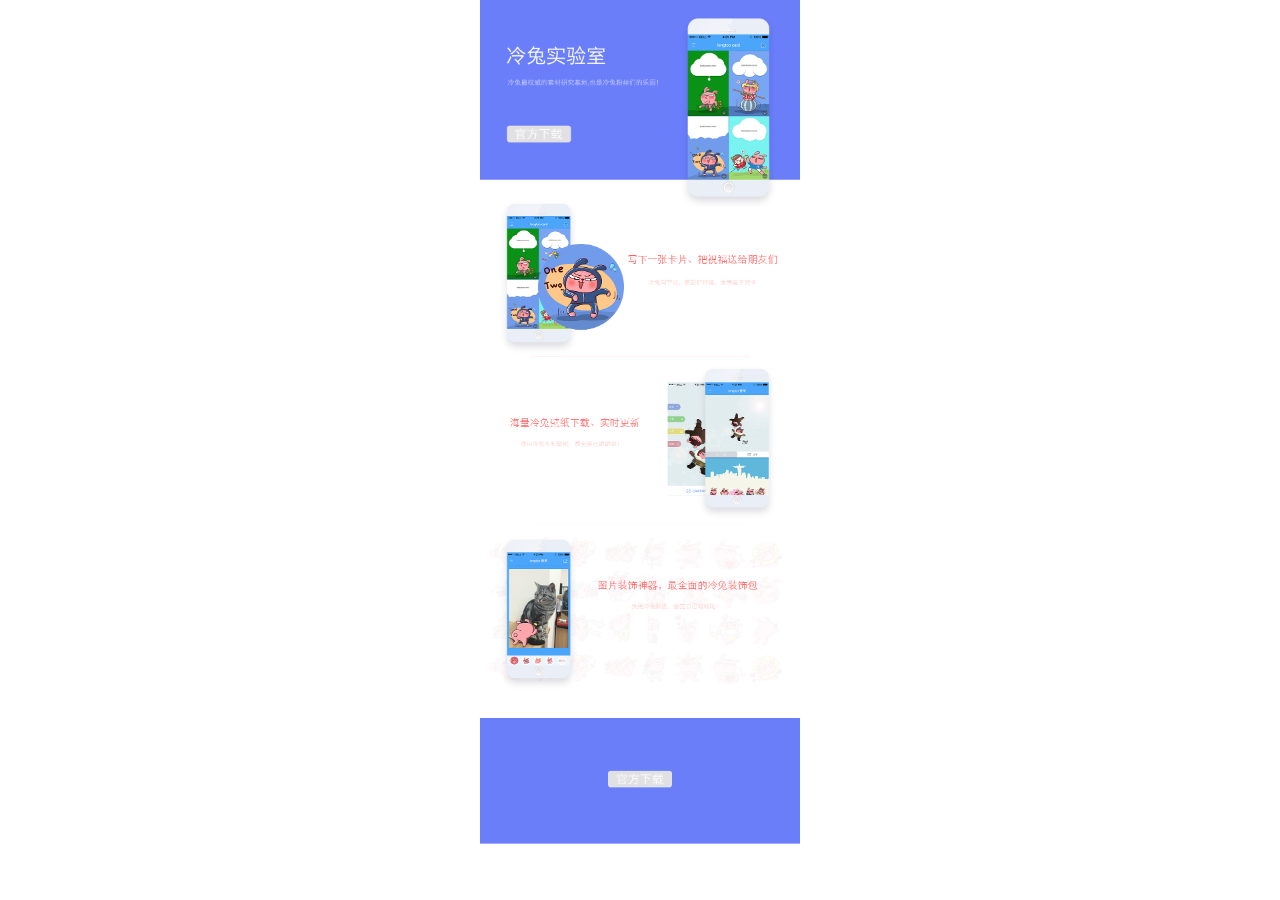
==== WebRoot/lengtoosys.html @ 1e8f95c5 "修改壁纸；添加limit；添加返回状态码" ====
<!DOCTYPE html PUBLIC "-//W3C//DTD XHTML 1.0 Transitional//EN" "http://www.w3.org/TR/xhtml1/DTD/xhtml1-transitional.dtd">
<html xmlns="http://www.w3.org/1999/xhtml">
<head>
<meta http-equiv="Content-Type" content="text/html; charset=utf-8" />
<meta name="viewport" content="width=device-width,minimum-scale=1.0,maximum-scale=1.0,user-scalable=no" />
<title>冷兔实验室</title>
<style>
	* {margin: 0; padding: 0;}
	.content {width: 320px;margin: 0 auto;}
	.content img{width: 320px;margin: 0 auto;}
</style>
</head>

<body>
<div class="wrapper">
	<div class="content">
    	<img src="download.png"/>
    </div>
</div>
<script>/*
	alert(window.screen.width);
	document.body.style.zoom = window.screen.width / 320;*/
</script>
</body>
</html>
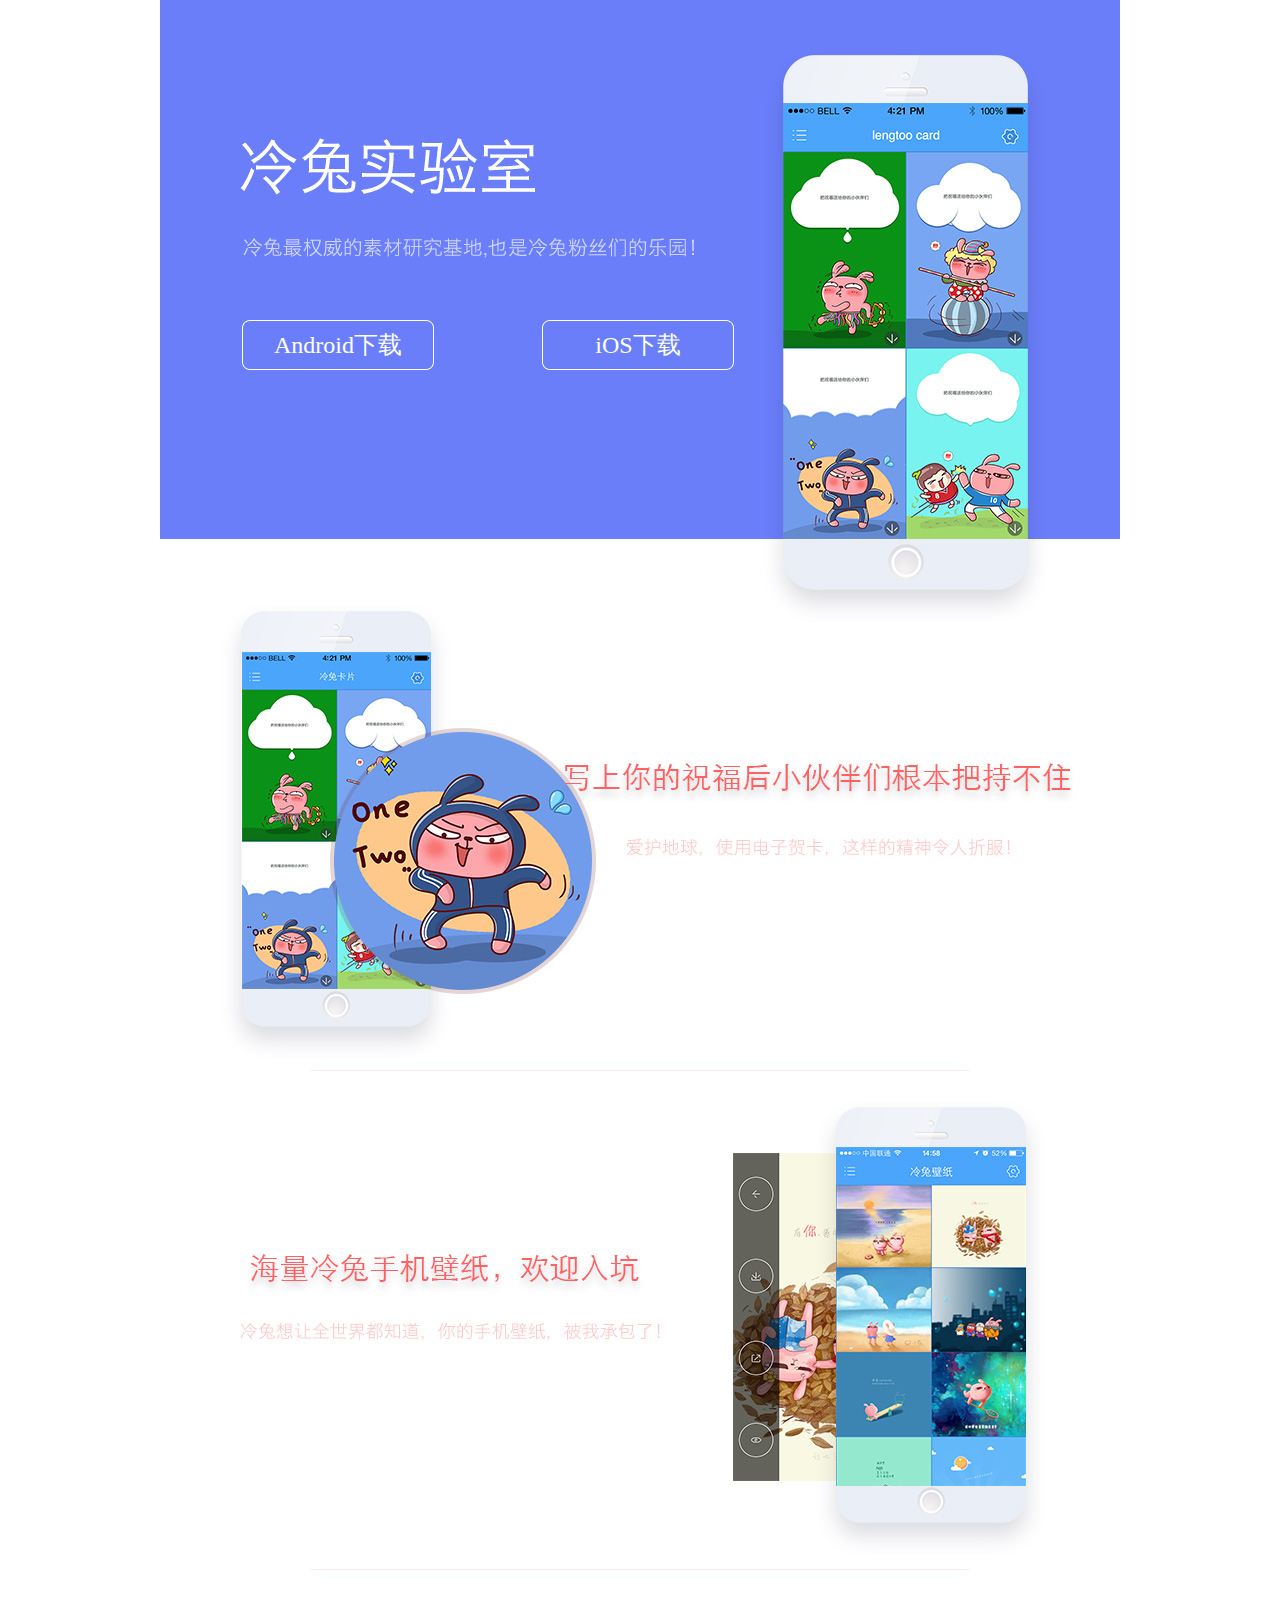
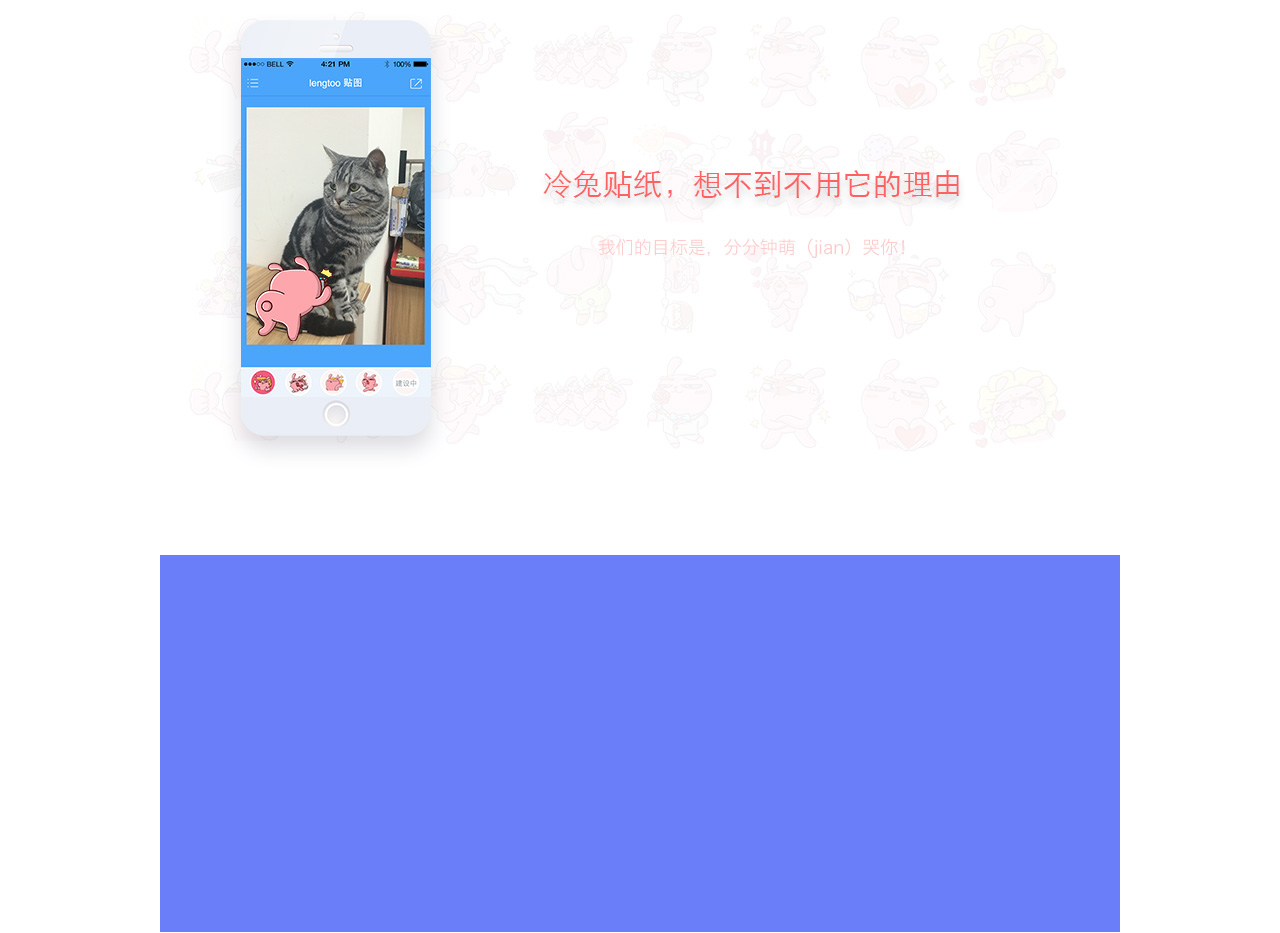
==== commit 4a68f486: "修改冷兔实验室下载页" ====
--- a/WebRoot/lengtoosys.html
+++ b/WebRoot/lengtoosys.html
@@ -6,20 +6,32 @@
 <title>冷兔实验室</title>
 <style>
 	* {margin: 0; padding: 0;}
-	.content {width: 320px;margin: 0 auto;}
-	.content img{width: 320px;margin: 0 auto;}
+	.content {width: 960px;margin: 0 auto; position: relative;}
+	.content img{width: 960px;margin: 0 auto;}
+	.downBtn1, .downBtn2 {background:url('img/down_0.png');display:block; width: 192px; height: 50px; color:#FFF; text-decoration: none; font-size: 24px; line-height: 50px;text-align: center;}
+	.downBtn1:hover, .downBtn2:hover {background:url('img/down_1.png');}
+	.downBtn1 { position: absolute; left:82px;top:320px;}
+	.downBtn2 { position: absolute; left:382px;top:320px;}
 </style>
+<script>
+	window.onload = function () {
+		var oBtn = document.getElementById('iosBtn');
+		oBtn.onclick = function () {
+			alert("即将上线，敬请期待！");
+		};
+	};
+</script>
 </head>
 
 <body>
 <div class="wrapper">
 	<div class="content">
-    	<img src="download.png"/>
+    	<img src="img/download.jpg"/>
+    	<a class="downBtn1" href="impression-release-offical.apk">Android下载</a>
+    	<a id="iosBtn" class="downBtn2" href="#">iOS下载</a>
     </div>
 </div>
-<script>/*
-	alert(window.screen.width);
-	document.body.style.zoom = window.screen.width / 320;*/
+<script>
 </script>
 </body>
 </html>
